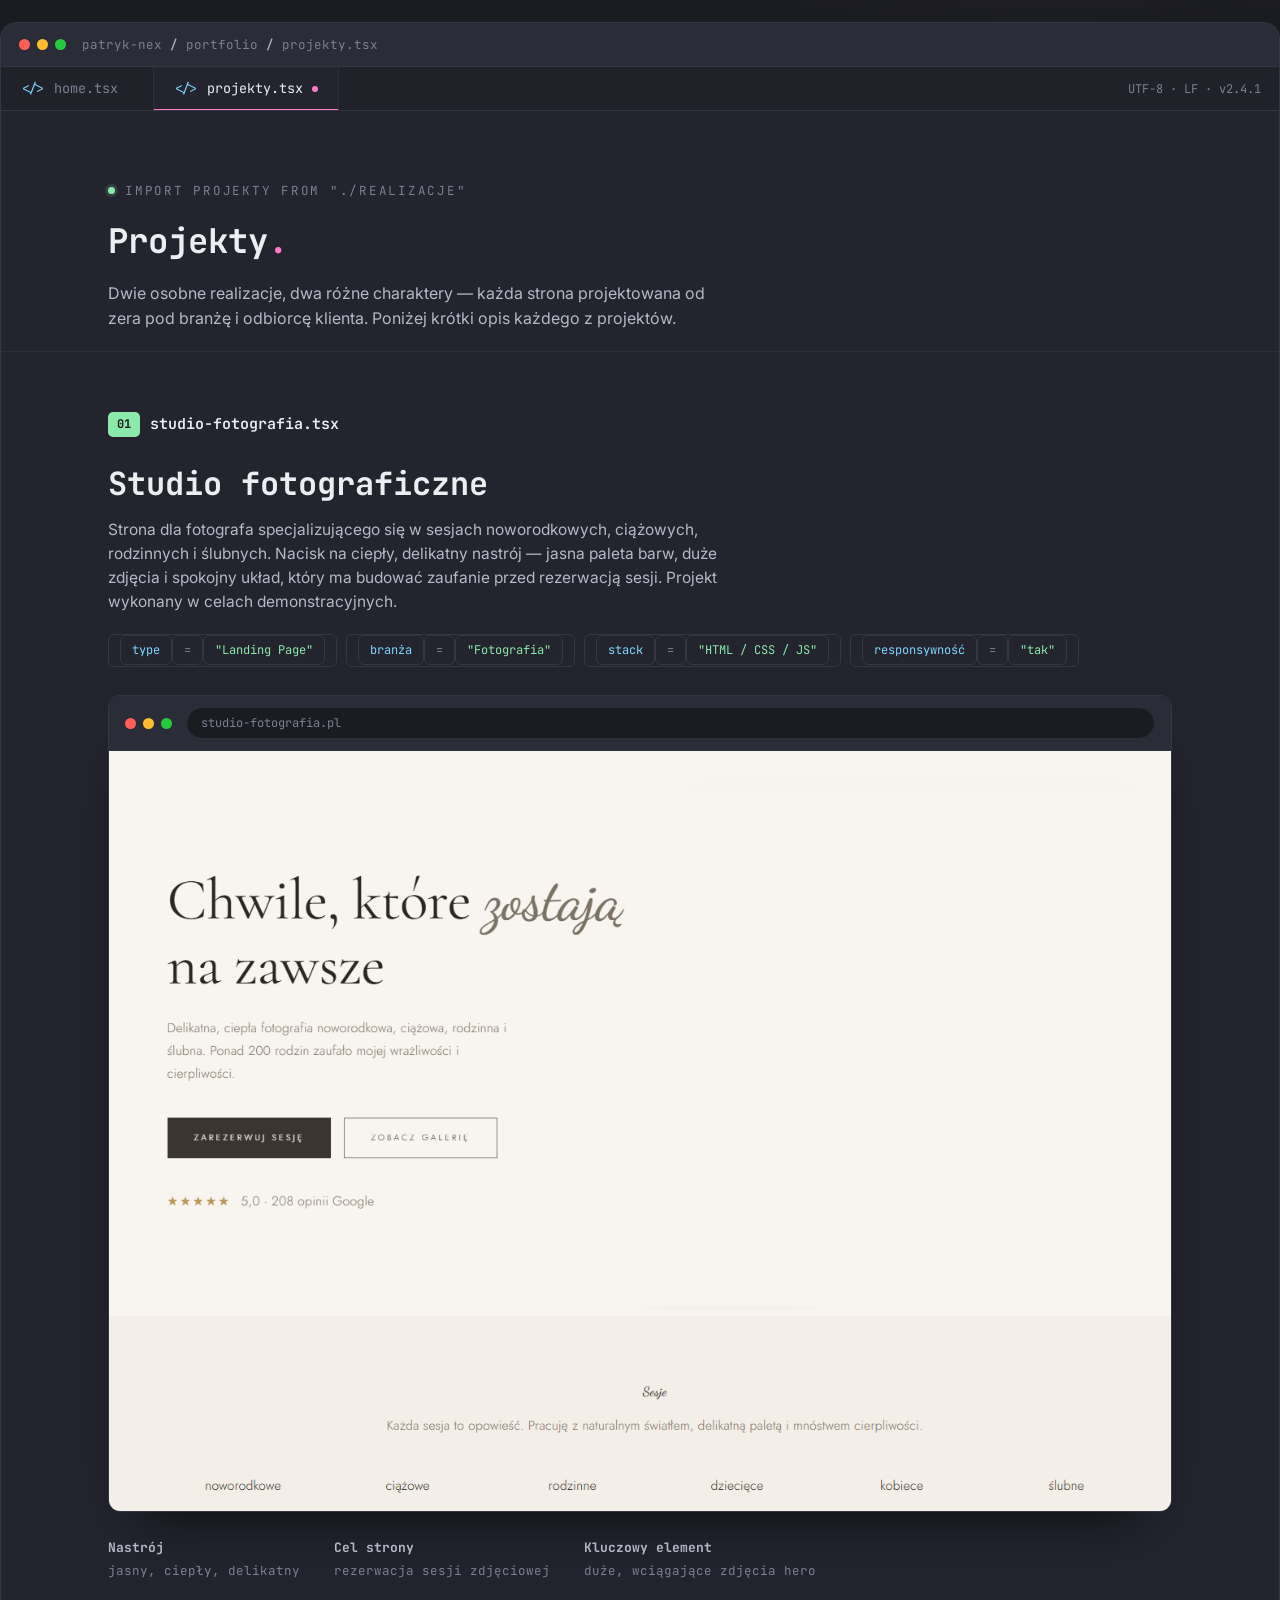
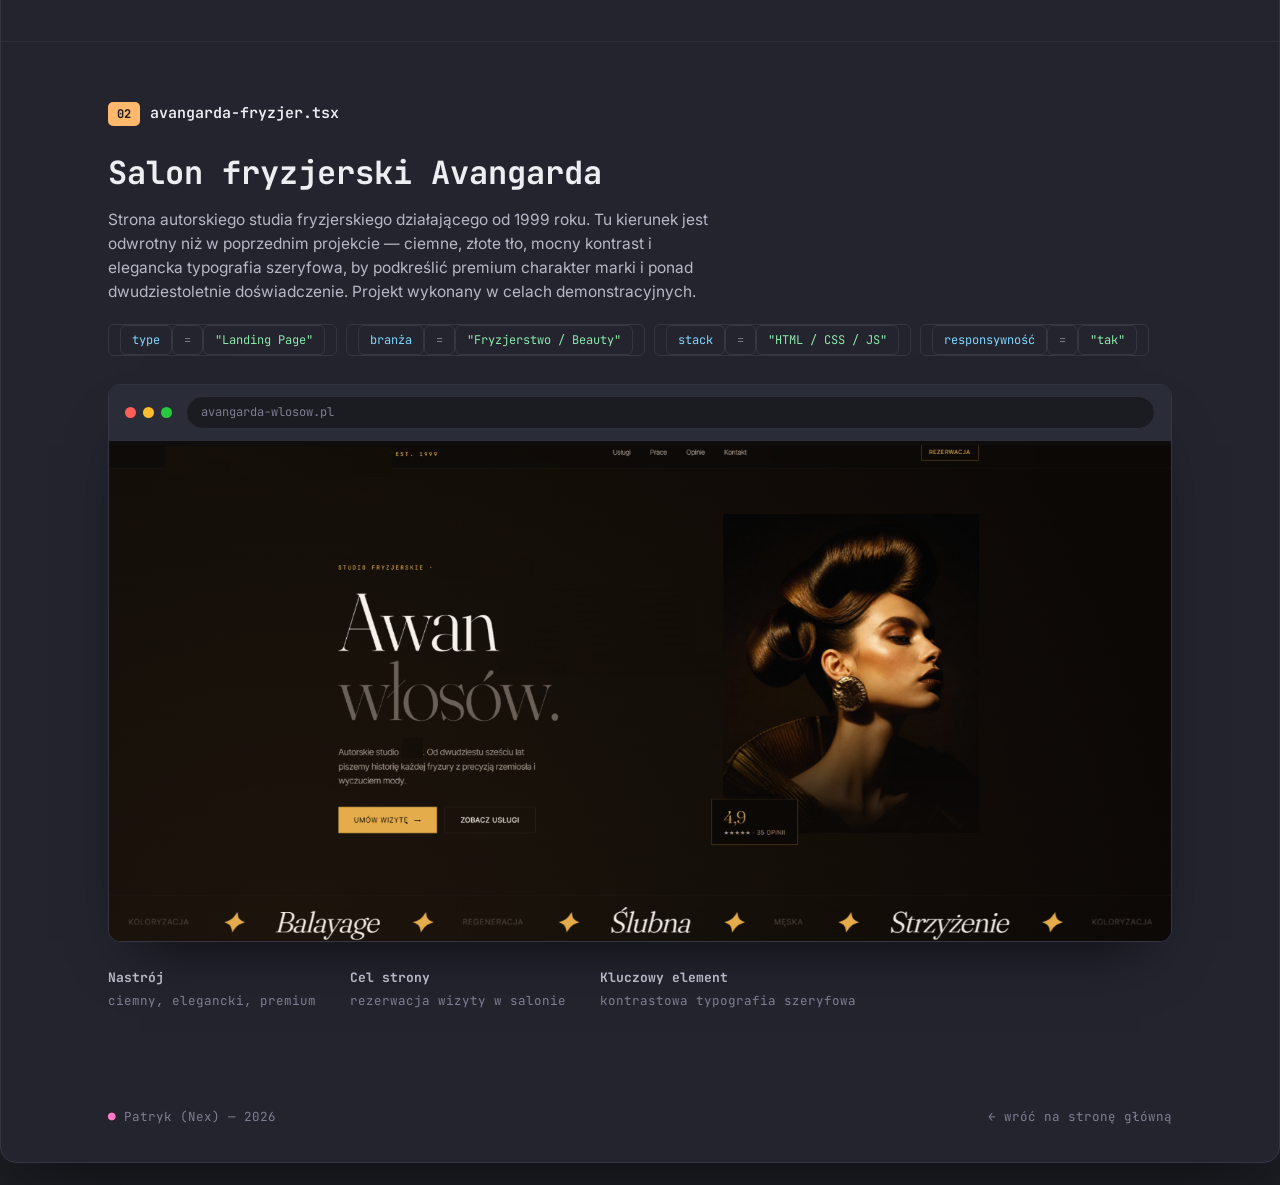
==== projekty.html @ fd65cfac "Add files via upload" ====
<!DOCTYPE html>
<html lang="pl">
<head>
<meta charset="UTF-8">
<meta name="viewport" content="width=device-width, initial-scale=1.0">
<title>Projekty — Patryk (Nex)</title>
<meta name="description" content="Projekty stron internetowych zrealizowane przez Patryka (Nex) — studio fotograficzne oraz salon fryzjerski.">
<link rel="stylesheet" href="style.css">
</head>
<body>

<div class="editor-shell">

  <div class="titlebar">
    <div class="dots"><span></span><span></span><span></span></div>
    <div class="titlebar-path">patryk-nex <b>/</b> portfolio <b>/</b> projekty.tsx</div>
  </div>

  <nav class="tabbar">
    <a class="tab" href="index.html"><span class="tag">&lt;/&gt;</span> home.tsx <span class="dot"></span></a>
    <a class="tab active" href="projekty.html"><span class="tag">&lt;/&gt;</span> projekty.tsx <span class="dot"></span></a>
    <div class="tab-nav-spacer"></div>
    <div class="tab-extra">UTF-8 · LF · v2.4.1</div>
  </nav>

  <div class="page-body">
    <div class="gutter" aria-hidden="true">
      <div class="ln">01</div><div class="ln">02</div><div class="ln">03</div>
      <div class="ln">04</div><div class="ln">05</div><div class="ln">06</div>
    </div>

    <main class="page-main">

      <section class="projects-intro">
        <div class="wrap">
          <div class="reveal">
            <span class="eyebrow">import projekty from "./realizacje"</span>
            <h1 class="section-title" style="margin-top:14px;">Projekty<span class="punct">.</span></h1>
            <p>Dwie osobne realizacje, dwa różne charaktery — każda strona projektowana od zera pod branżę i odbiorcę klienta. Poniżej krótki opis każdego z projektów.</p>
          </div>
        </div>
      </section>

      <!-- PROJEKT 1 — FOTOGRAFIA -->
      <section class="project-file" id="fotografia">
        <div class="wrap">
          <div class="pf-head reveal">
            <div class="pf-name"><span class="pf-index">01</span> <b>studio-fotografia.tsx</b></div>
          </div>

          <h2 class="pf-title reveal">Studio fotograficzne</h2>
          <p class="pf-desc reveal">Strona dla fotografa specjalizującego się w sesjach noworodkowych, ciążowych, rodzinnych i ślubnych. Nacisk na ciepły, delikatny nastrój — jasna paleta barw, duże zdjęcia i spokojny układ, który ma budować zaufanie przed rezerwacją sesji. Projekt wykonany w celach demonstracyjnych.</p>

          <div class="pf-tags reveal">
            <span><span class="k">type</span><span class="op">=</span><span class="v">"Landing Page"</span></span>
            <span><span class="k">branża</span><span class="op">=</span><span class="v">"Fotografia"</span></span>
            <span><span class="k">stack</span><span class="op">=</span><span class="v">"HTML / CSS / JS"</span></span>
            <span><span class="k">responsywność</span><span class="op">=</span><span class="v">"tak"</span></span>
          </div>

          <div class="browser-frame reveal">
            <div class="browser-topbar">
              <div class="dots"><span></span><span></span><span></span></div>
              <div class="browser-url">studio-fotografia.pl</div>
            </div>
            <div class="browser-shot">
              <img src="assets/project-fotografia.png" alt="Zrzut ekranu strony głównej studia fotograficznego z jasną, ciepłą kolorystyką" loading="lazy">
            </div>
          </div>

          <div class="pf-meta reveal">
            <div><b>Nastrój</b> jasny, ciepły, delikatny</div>
            <div><b>Cel strony</b> rezerwacja sesji zdjęciowej</div>
            <div><b>Kluczowy element</b> duże, wciągające zdjęcia hero</div>
          </div>
        </div>
      </section>

      <!-- PROJEKT 2 — FRYZJER -->
      <section class="project-file alt" id="fryzjer">
        <div class="wrap">
          <div class="pf-head reveal">
            <div class="pf-name"><span class="pf-index">02</span> <b>avangarda-fryzjer.tsx</b></div>
          </div>

          <h2 class="pf-title reveal">Salon fryzjerski Avangarda</h2>
          <p class="pf-desc reveal">Strona autorskiego studia fryzjerskiego działającego od 1999 roku. Tu kierunek jest odwrotny niż w poprzednim projekcie — ciemne, złote tło, mocny kontrast i elegancka typografia szeryfowa, by podkreślić premium charakter marki i ponad dwudziestoletnie doświadczenie. Projekt wykonany w celach demonstracyjnych.</p>

          <div class="pf-tags reveal">
            <span><span class="k">type</span><span class="op">=</span><span class="v">"Landing Page"</span></span>
            <span><span class="k">branża</span><span class="op">=</span><span class="v">"Fryzjerstwo / Beauty"</span></span>
            <span><span class="k">stack</span><span class="op">=</span><span class="v">"HTML / CSS / JS"</span></span>
            <span><span class="k">responsywność</span><span class="op">=</span><span class="v">"tak"</span></span>
          </div>

          <div class="browser-frame reveal">
            <div class="browser-topbar">
              <div class="dots"><span></span><span></span><span></span></div>
              <div class="browser-url">avangarda-wlosow.pl</div>
            </div>
            <div class="browser-shot">
              <img src="assets/project-fryzjer.png" alt="Zrzut ekranu strony głównej salonu fryzjerskiego Avangarda z ciemną, złotą kolorystyką" loading="lazy">
            </div>
          </div>

          <div class="pf-meta reveal">
            <div><b>Nastrój</b> ciemny, elegancki, premium</div>
            <div><b>Cel strony</b> rezerwacja wizyty w salonie</div>
            <div><b>Kluczowy element</b> kontrastowa typografia szeryfowa</div>
          </div>
        </div>
      </section>

      <footer>
        <div class="wrap" style="display:flex;justify-content:space-between;align-items:center;flex-wrap:wrap;gap:10px;width:100%;">
          <div><span class="fdot">●</span> Patryk (Nex) — 2026</div>
          <a href="index.html">← wróć na stronę główną</a>
        </div>
      </footer>

    </main>
  </div>
</div>

<script src="script.js"></script>
</body>
</html>
---- style.css ----
/* =========================================================
   Patryk (Nex) — portfolio
   Motyw: edytor kodu. Paleta wzięta wprost ze zrzutu z CV
   (różowy keyword, zielony string, niebieski func, pomarańcz liczba)
   ========================================================= */

@import url('https://fonts.googleapis.com/css2?family=JetBrains+Mono:wght@400;500;600;700;800&family=Inter:wght@400;500;600;700&display=swap');

:root{
  --bg:            #1b1c22;
  --bg-soft:       #202129;
  --panel:         #23242e;
  --panel-2:       #2a2c38;
  --gutter:        #24252f;
  --border:        #343643;
  --border-soft:   #2c2e3a;

  --text:          #edeef2;
  --text-dim:      #b6b8c6;
  --text-mute:     #7d7f92;

  --pink:          #ff7ac6;   /* keyword */
  --mint:          #8be9aa;   /* string  */
  --sky:           #7fd6ff;   /* function */
  --amber:         #ffb86c;   /* number/tag */
  --violet:        #b39dff;  /* comment */

  --radius:        14px;
  --radius-sm:     8px;
  --mono: 'JetBrains Mono', ui-monospace, monospace;
  --sans: 'Inter', system-ui, sans-serif;

  --maxw: 1120px;
}

*,*::before,*::after{ box-sizing:border-box; }
html{ scroll-behavior:smooth; }
@media (prefers-reduced-motion: reduce){
  html{ scroll-behavior:auto; }
  *,*::before,*::after{ animation-duration:0.001ms !important; animation-iteration-count:1 !important; transition-duration:0.001ms !important; scroll-behavior:auto !important; }
}

body{
  margin:0;
  background:
    radial-gradient(1100px 520px at 82% -10%, rgba(255,122,198,0.09), transparent 60%),
    radial-gradient(900px 500px at -10% 10%, rgba(127,214,255,0.07), transparent 55%),
    var(--bg);
  color:var(--text);
  font-family:var(--sans);
  line-height:1.55;
  -webkit-font-smoothing:antialiased;
}

a{ color:inherit; text-decoration:none; }
img{ max-width:100%; display:block; }
ul{ margin:0; padding:0; list-style:none; }
h1,h2,h3,p{ margin:0; }

::selection{ background:var(--pink); color:#1b1c22; }

:focus-visible{
  outline:2px solid var(--sky);
  outline-offset:3px;
  border-radius:4px;
}

.wrap{
  max-width:var(--maxw);
  margin:0 auto;
  padding:0 28px;
}

.eyebrow{
  font-family:var(--mono);
  font-size:12.5px;
  letter-spacing:0.14em;
  text-transform:uppercase;
  color:var(--text-mute);
  display:flex;
  align-items:center;
  gap:10px;
}
.eyebrow::before{
  content:"";
  width:7px; height:7px; border-radius:50%;
  background:var(--mint);
  box-shadow:0 0 0 3px rgba(139,233,170,0.15);
}

/* ---------- EDITOR CHROME (site frame) ---------- */
.editor-shell{
  max-width:1400px;
  margin:22px auto;
  border:1px solid var(--border);
  border-radius:16px;
  overflow:hidden;
  background:var(--panel);
  box-shadow:0 30px 60px -30px rgba(0,0,0,0.6);
}

.titlebar{
  display:flex;
  align-items:center;
  gap:16px;
  padding:12px 18px;
  background:var(--panel-2);
  border-bottom:1px solid var(--border);
}
.dots{ display:flex; gap:7px; }
.dots span{ width:11px; height:11px; border-radius:50%; display:block; }
.dots span:nth-child(1){ background:#ff5f56; }
.dots span:nth-child(2){ background:#ffbd2e; }
.dots span:nth-child(3){ background:#27c93f; }
.titlebar-path{
  font-family:var(--mono);
  font-size:12.5px;
  color:var(--text-mute);
}
.titlebar-path b{ color:var(--text-dim); font-weight:500; }

.tabbar{
  display:flex;
  align-items:stretch;
  background:var(--bg-soft);
  border-bottom:1px solid var(--border);
  overflow-x:auto;
}
.tab{
  font-family:var(--mono);
  font-size:13.5px;
  color:var(--text-mute);
  padding:11px 20px;
  display:flex;
  align-items:center;
  gap:9px;
  border-right:1px solid var(--border-soft);
  white-space:nowrap;
  cursor:pointer;
  transition:color .2s ease, background .2s ease;
  position:relative;
}
.tab:hover{ color:var(--text-dim); background:rgba(255,255,255,0.02); }
.tab .tag{ color:var(--sky); }
.tab .dot{ width:6px; height:6px; border-radius:50%; background:var(--pink); opacity:0; transition:opacity .2s; }
.tab.active{ color:var(--text); background:var(--panel); }
.tab.active::after{
  content:"";
  position:absolute; left:0; right:0; bottom:-1px;
  height:2px; background:var(--pink);
}
.tab.active .dot{ opacity:1; }

.tab-nav-spacer{ flex:1; }
.tab-extra{
  display:flex; align-items:center;
  padding:0 18px;
  font-family:var(--mono);
  font-size:12px;
  color:var(--text-mute);
  gap:8px;
}

.page-body{
  display:flex;
}

.gutter{
  width:52px;
  flex-shrink:0;
  background:var(--gutter);
  border-right:1px solid var(--border-soft);
  padding-top:8px;
  display:none;
}
.gutter .ln{
  font-family:var(--mono);
  font-size:12px;
  color:#484a58;
  text-align:right;
  padding-right:14px;
  height:52px;
  line-height:52px;
}

.page-main{ flex:1; min-width:0; }

/* ---------- SECTION generic ---------- */
section{ padding:88px 0; border-bottom:1px solid var(--border-soft); }
section:last-of-type{ border-bottom:none; }

.section-head{ margin-bottom:44px; }
.section-title{
  font-family:var(--mono);
  font-weight:700;
  font-size:clamp(24px,3vw,34px);
  margin-top:10px;
  color:var(--text);
}
.section-title .punct{ color:var(--pink); }

/* ---------- HERO ---------- */
.hero{
  padding:76px 0 70px;
  border-bottom:1px solid var(--border-soft);
}
.hero-grid{
  display:grid;
  grid-template-columns:1.1fr 0.9fr;
  gap:56px;
  align-items:center;
}
.hero-kicker{
  font-family:var(--mono);
  font-size:13px;
  color:var(--mint);
  letter-spacing:.08em;
  margin-bottom:18px;
  display:block;
}
.hero-title{
  font-family:var(--mono);
  font-weight:800;
  font-size:clamp(38px,5.4vw,64px);
  line-height:1.08;
  letter-spacing:-0.01em;
}
.hero-title .fn{ color:var(--sky); }
.hero-title .str{ color:var(--mint); }
.hero-title .paren{ color:var(--text-mute); font-weight:600; }

.hero-role{
  font-family:var(--sans);
  font-size:19px;
  color:var(--text-dim);
  margin-top:18px;
  max-width:46ch;
}
.hero-role b{ color:var(--text); font-weight:600; }

.hero-actions{
  display:flex; gap:14px; margin-top:32px; flex-wrap:wrap;
}

.btn{
  font-family:var(--mono);
  font-size:13.5px;
  font-weight:600;
  padding:13px 22px;
  border-radius:9px;
  border:1px solid var(--border);
  display:inline-flex;
  align-items:center;
  gap:9px;
  transition:transform .2s ease, border-color .2s ease, background .2s ease, box-shadow .2s ease;
}
.btn-primary{
  background:linear-gradient(135deg, var(--pink), #ff9ad6);
  color:#1b1c22;
  border-color:transparent;
}
.btn-primary:hover{ transform:translateY(-2px); box-shadow:0 12px 24px -10px rgba(255,122,198,0.55); }
.btn-ghost{ color:var(--text-dim); }
.btn-ghost:hover{ border-color:var(--sky); color:var(--sky); transform:translateY(-2px); }

.hero-stats{
  display:flex; gap:28px; margin-top:40px;
  font-family:var(--mono);
}
.stat b{ display:block; font-size:22px; color:var(--text); }
.stat span{ font-size:12px; color:var(--text-mute); }

/* code panel */
.code-panel{
  background:var(--bg-soft);
  border:1px solid var(--border);
  border-radius:12px;
  overflow:hidden;
  box-shadow:0 24px 50px -24px rgba(0,0,0,0.65);
}
.code-panel-bar{
  display:flex; align-items:center; gap:8px;
  padding:10px 14px;
  border-bottom:1px solid var(--border-soft);
  background:var(--panel-2);
}
.code-panel-bar span{ width:9px; height:9px; border-radius:50%; }
.code-panel-bar span:nth-child(1){ background:#ff5f56; }
.code-panel-bar span:nth-child(2){ background:#ffbd2e; }
.code-panel-bar span:nth-child(3){ background:#27c93f; }
.code-panel-bar em{
  font-style:normal; font-family:var(--mono); font-size:11.5px;
  color:var(--text-mute); margin-left:8px;
}
.code-panel-body{
  padding:22px 22px 26px;
  font-family:var(--mono);
  font-size:13.5px;
  line-height:1.85;
  min-height:230px;
}
.code-panel-body .c1{ color:var(--violet); }
.code-panel-body .kw{ color:var(--pink); }
.code-panel-body .fn{ color:var(--sky); }
.code-panel-body .st{ color:var(--mint); }
.code-panel-body .nm{ color:var(--amber); }
.code-panel-body .pl{ color:var(--text-dim); }
.code-panel-body .caret{
  display:inline-block; width:8px; height:16px; background:var(--pink);
  margin-left:2px; vertical-align:-3px;
  animation:blink 1s steps(1) infinite;
}
@keyframes blink{ 50%{ opacity:0; } }
#typeTarget{ white-space:pre-wrap; }

/* ---------- README panel (o mnie) ---------- */
.about-grid{
  display:grid;
  grid-template-columns:0.85fr 1.15fr;
  gap:48px;
}
.readme{
  background:var(--bg-soft);
  border:1px solid var(--border);
  border-radius:12px;
  overflow:hidden;
}
.readme-bar{
  padding:11px 16px;
  border-bottom:1px solid var(--border-soft);
  font-family:var(--mono);
  font-size:12.5px;
  color:var(--text-mute);
  background:var(--panel-2);
  display:flex; align-items:center; gap:8px;
}
.readme-body{ padding:26px; }
.readme-body h3{
  font-family:var(--mono);
  color:var(--sky);
  font-size:16px;
  margin-bottom:12px;
}
.readme-body h3::before{ content:"## "; color:var(--text-mute); }
.readme-body p{ color:var(--text-dim); margin-bottom:16px; font-size:15.5px; }
.readme-body p:last-child{ margin-bottom:0; }
.readme-body p b{ color:var(--text); font-weight:600; }

.chiplist{ display:flex; flex-wrap:wrap; gap:9px; margin-top:18px; }
.chip{
  font-family:var(--mono);
  font-size:12px;
  padding:6px 11px;
  border-radius:20px;
  border:1px solid var(--border);
  color:var(--text-dim);
  background:var(--panel);
}
.chip.pink{ color:var(--pink); border-color:rgba(255,122,198,0.35); }
.chip.mint{ color:var(--mint); border-color:rgba(139,233,170,0.35); }
.chip.sky{ color:var(--sky); border-color:rgba(127,214,255,0.35); }

/* skills as code block */
.skills-block{
  background:var(--bg-soft);
  border:1px solid var(--border);
  border-radius:12px;
  overflow:hidden;
}
.skills-block .code-panel-bar em{ margin-left:8px; }
.skills-code{
  padding:24px 26px 28px;
  font-family:var(--mono);
  font-size:14px;
  line-height:2.05;
  overflow-x:auto;
}
.skills-code .ind{ padding-left:26px; display:block; }
.skills-progress{
  display:inline-block;
  width:120px; height:6px; border-radius:6px;
  background:var(--border-soft);
  overflow:hidden;
  vertical-align:middle;
  margin-left:10px;
}
.skills-progress i{
  display:block; height:100%;
  background:linear-gradient(90deg, var(--sky), var(--mint));
  border-radius:6px;
  width:0%;
  transition:width 1.1s cubic-bezier(.2,.8,.2,1);
}
.reveal.in .skills-progress i{ width:var(--val); }

/* ---------- PROJECTS TEASER (home) ---------- */
.proj-teaser{
  display:grid;
  grid-template-columns:1fr 1fr;
  gap:22px;
}
.teaser-card{
  position:relative;
  border-radius:14px;
  overflow:hidden;
  border:1px solid var(--border);
  aspect-ratio:16/10.5;
  background:var(--panel);
  transition:transform .35s cubic-bezier(.2,.8,.2,1), border-color .35s ease;
}
.teaser-card:hover{ transform:translateY(-6px); border-color:var(--sky); }
.teaser-card img{
  width:100%; height:100%; object-fit:cover; object-position:top;
  transition:transform .5s ease;
}
.teaser-card:hover img{ transform:scale(1.06); }
.teaser-overlay{
  position:absolute; inset:auto 0 0 0;
  padding:18px 20px;
  background:linear-gradient(180deg, transparent, rgba(15,16,20,0.92) 60%);
}
.teaser-overlay .fname{
  font-family:var(--mono); font-size:13px; color:var(--sky);
}
.teaser-overlay .fdesc{
  font-family:var(--sans); font-size:14px; color:var(--text-dim); margin-top:4px;
}

/* ---------- CONTACT / terminal ---------- */
.terminal{
  background:#151620;
  border:1px solid var(--border);
  border-radius:12px;
  overflow:hidden;
}
.terminal-bar{
  padding:10px 16px; background:var(--panel-2);
  border-bottom:1px solid var(--border-soft);
  font-family:var(--mono); font-size:12px; color:var(--text-mute);
  display:flex; align-items:center; gap:8px;
}
.terminal-body{
  padding:24px 26px 28px;
  font-family:var(--mono);
  font-size:14.5px;
  line-height:2;
}
.terminal-body .prompt{ color:var(--mint); }
.terminal-body .cmd{ color:var(--text); }
.terminal-body .flag{ color:var(--sky); }
.terminal-body .val{ color:var(--amber); }
.terminal-body a.val:hover{ text-decoration:underline; }

/* ---------- FOOTER ---------- */
footer{
  padding:36px 0;
  font-family:var(--mono);
  font-size:12.5px;
  color:var(--text-mute);
  display:flex; justify-content:space-between; align-items:center; flex-wrap:wrap; gap:10px;
}
footer .fdot{ color:var(--pink); }

/* ---------- reveal on scroll ---------- */
.reveal{ opacity:0; transform:translateY(22px); transition:opacity .7s ease, transform .7s cubic-bezier(.2,.8,.2,1); }
.reveal.in{ opacity:1; transform:translateY(0); }

/* ---------- PROJECTS PAGE ---------- */
.projects-intro{ padding:70px 0 20px; }
.projects-intro p{ color:var(--text-dim); max-width:60ch; font-size:16px; margin-top:14px; }

.project-file{
  padding:60px 0;
  border-bottom:1px solid var(--border-soft);
}
.project-file:last-child{ border-bottom:none; }

.pf-head{
  display:flex; align-items:center; justify-content:space-between; flex-wrap:wrap; gap:16px;
  margin-bottom:22px;
}
.pf-name{
  font-family:var(--mono);
  font-size:15px;
  color:var(--text-mute);
  display:flex; align-items:center; gap:10px;
}
.pf-name b{ color:var(--text); font-weight:600; }
.pf-index{
  font-family:var(--mono);
  font-size:12px;
  color:var(--bg);
  background:var(--mint);
  padding:3px 9px;
  border-radius:5px;
  font-weight:700;
}
.project-file.alt .pf-index{ background:var(--amber); }

.pf-title{
  font-family:var(--mono);
  font-weight:700;
  font-size:clamp(24px,3vw,32px);
  margin-bottom:10px;
}
.pf-desc{ color:var(--text-dim); max-width:62ch; font-size:15.5px; margin-bottom:20px; }

.pf-tags{ display:flex; flex-wrap:wrap; gap:9px; margin-bottom:28px; font-family:var(--mono); font-size:12px; }
.pf-tags span{
  padding:6px 11px; border-radius:6px;
  background:var(--panel);
  border:1px solid var(--border);
  color:var(--text-dim);
}
.pf-tags .k{ color:var(--sky); }
.pf-tags .op{ color:var(--text-mute); }
.pf-tags .v{ color:var(--mint); }

.browser-frame{
  border:1px solid var(--border);
  border-radius:12px;
  overflow:hidden;
  background:var(--bg-soft);
  box-shadow:0 30px 60px -30px rgba(0,0,0,0.7);
}
.browser-topbar{
  display:flex; align-items:center; gap:14px;
  padding:11px 16px;
  background:var(--panel-2);
  border-bottom:1px solid var(--border-soft);
}
.browser-url{
  flex:1;
  font-family:var(--mono);
  font-size:12px;
  color:var(--text-mute);
  background:var(--bg);
  border:1px solid var(--border-soft);
  border-radius:20px;
  padding:6px 14px;
  overflow:hidden; text-overflow:ellipsis; white-space:nowrap;
}
.browser-shot{ overflow:hidden; }
.browser-shot img{
  width:100%; display:block;
  transition:transform .6s cubic-bezier(.2,.8,.2,1);
}
.browser-frame:hover .browser-shot img{ transform:scale(1.02); }

.pf-meta{
  display:flex; gap:34px; margin-top:26px; flex-wrap:wrap;
  font-family:var(--mono); font-size:12.5px; color:var(--text-mute);
}
.pf-meta b{ color:var(--text-dim); display:block; font-size:13px; margin-bottom:3px; }

/* nav-only mobile toggle */
.menu-btn{ display:none; background:none; border:none; color:var(--text-dim); cursor:pointer; padding:8px; }

/* ---------- responsive ---------- */
@media (max-width:900px){
  .hero-grid{ grid-template-columns:1fr; }
  .about-grid{ grid-template-columns:1fr; }
  .proj-teaser{ grid-template-columns:1fr; }
  .hero-stats{ flex-wrap:wrap; row-gap:16px; }
}
@media (max-width:600px){
  .wrap{ padding:0 18px; }
  section{ padding:60px 0; }
  .titlebar-path{ display:none; }
  .tab{ padding:10px 14px; font-size:12.5px; }
  .tab-extra{ display:none; }
}
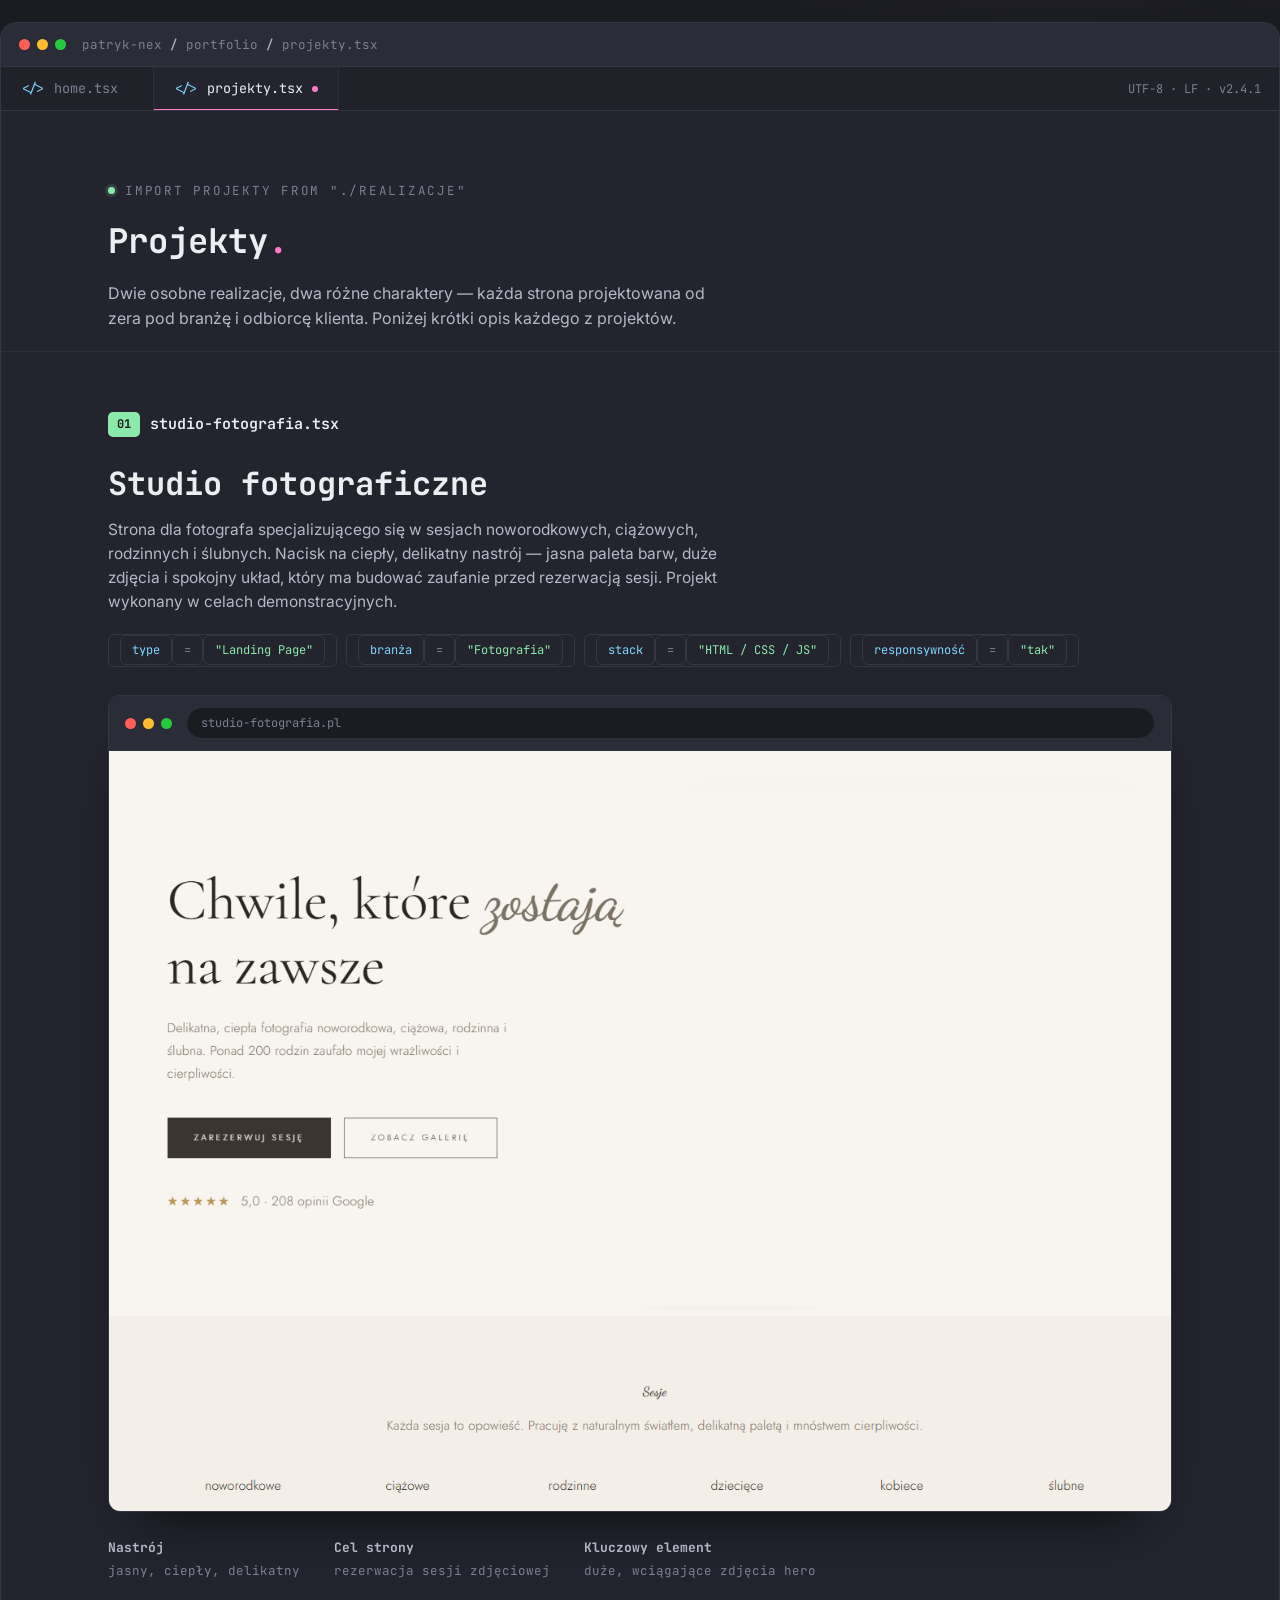
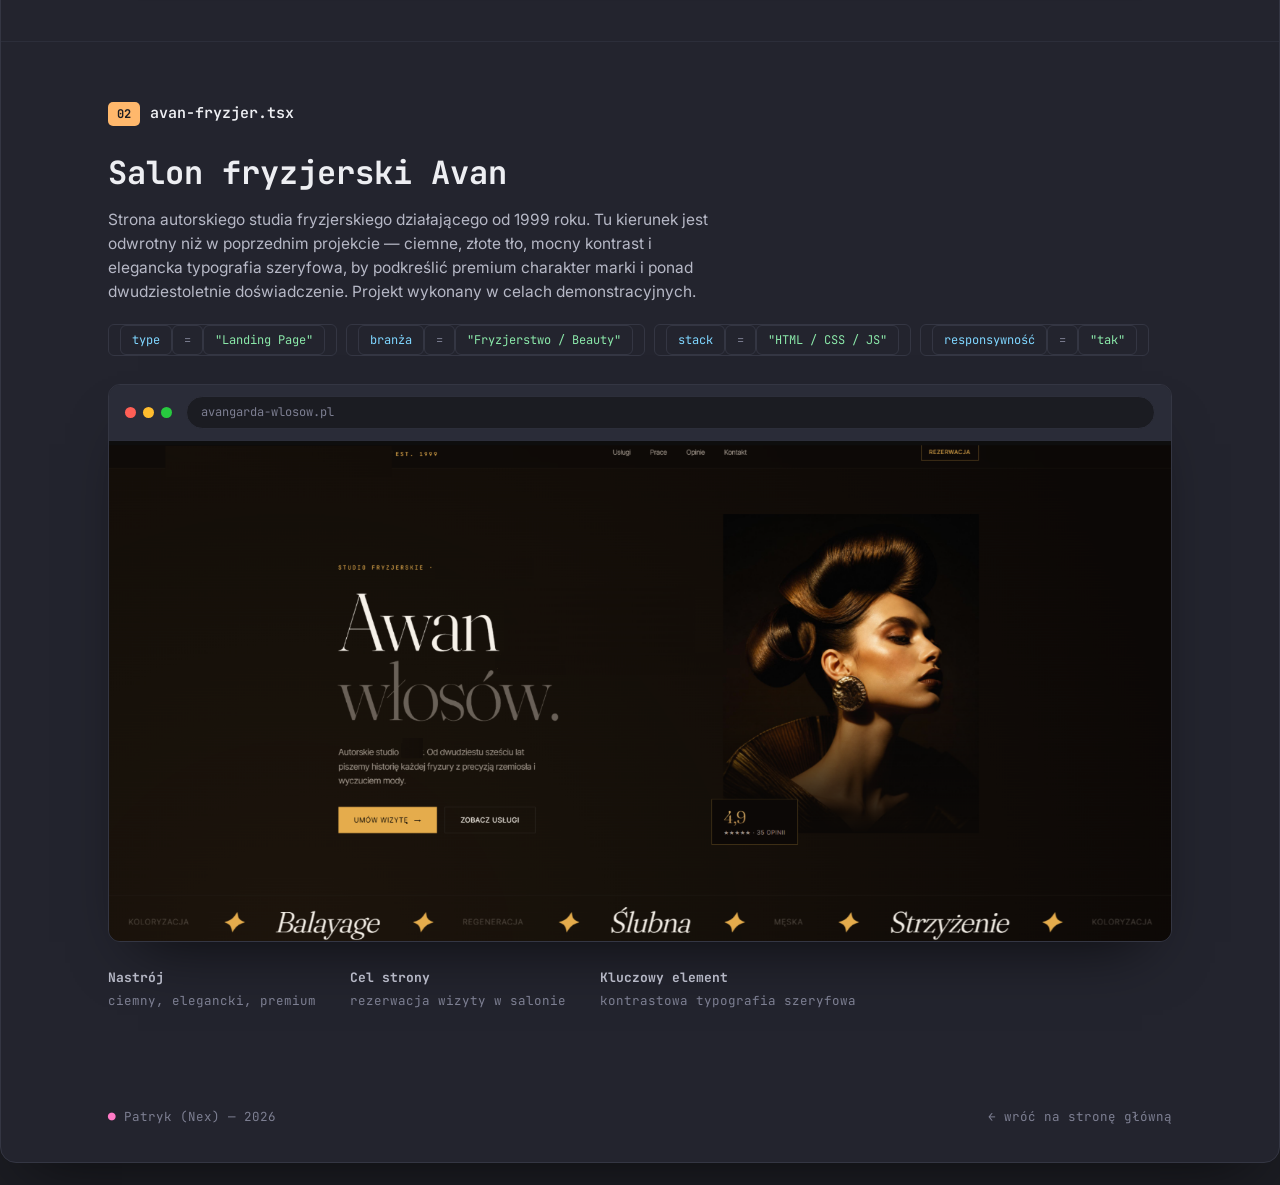
==== commit cc238c09: "Add files via upload" ====
--- a/projekty.html
+++ b/projekty.html
@@ -80,10 +80,10 @@
       <section class="project-file alt" id="fryzjer">
         <div class="wrap">
           <div class="pf-head reveal">
-            <div class="pf-name"><span class="pf-index">02</span> <b>avangarda-fryzjer.tsx</b></div>
+            <div class="pf-name"><span class="pf-index">02</span> <b>avan-fryzjer.tsx</b></div>
           </div>
 
-          <h2 class="pf-title reveal">Salon fryzjerski Avangarda</h2>
+          <h2 class="pf-title reveal">Salon fryzjerski Avan</h2>
           <p class="pf-desc reveal">Strona autorskiego studia fryzjerskiego działającego od 1999 roku. Tu kierunek jest odwrotny niż w poprzednim projekcie — ciemne, złote tło, mocny kontrast i elegancka typografia szeryfowa, by podkreślić premium charakter marki i ponad dwudziestoletnie doświadczenie. Projekt wykonany w celach demonstracyjnych.</p>
 
           <div class="pf-tags reveal">
